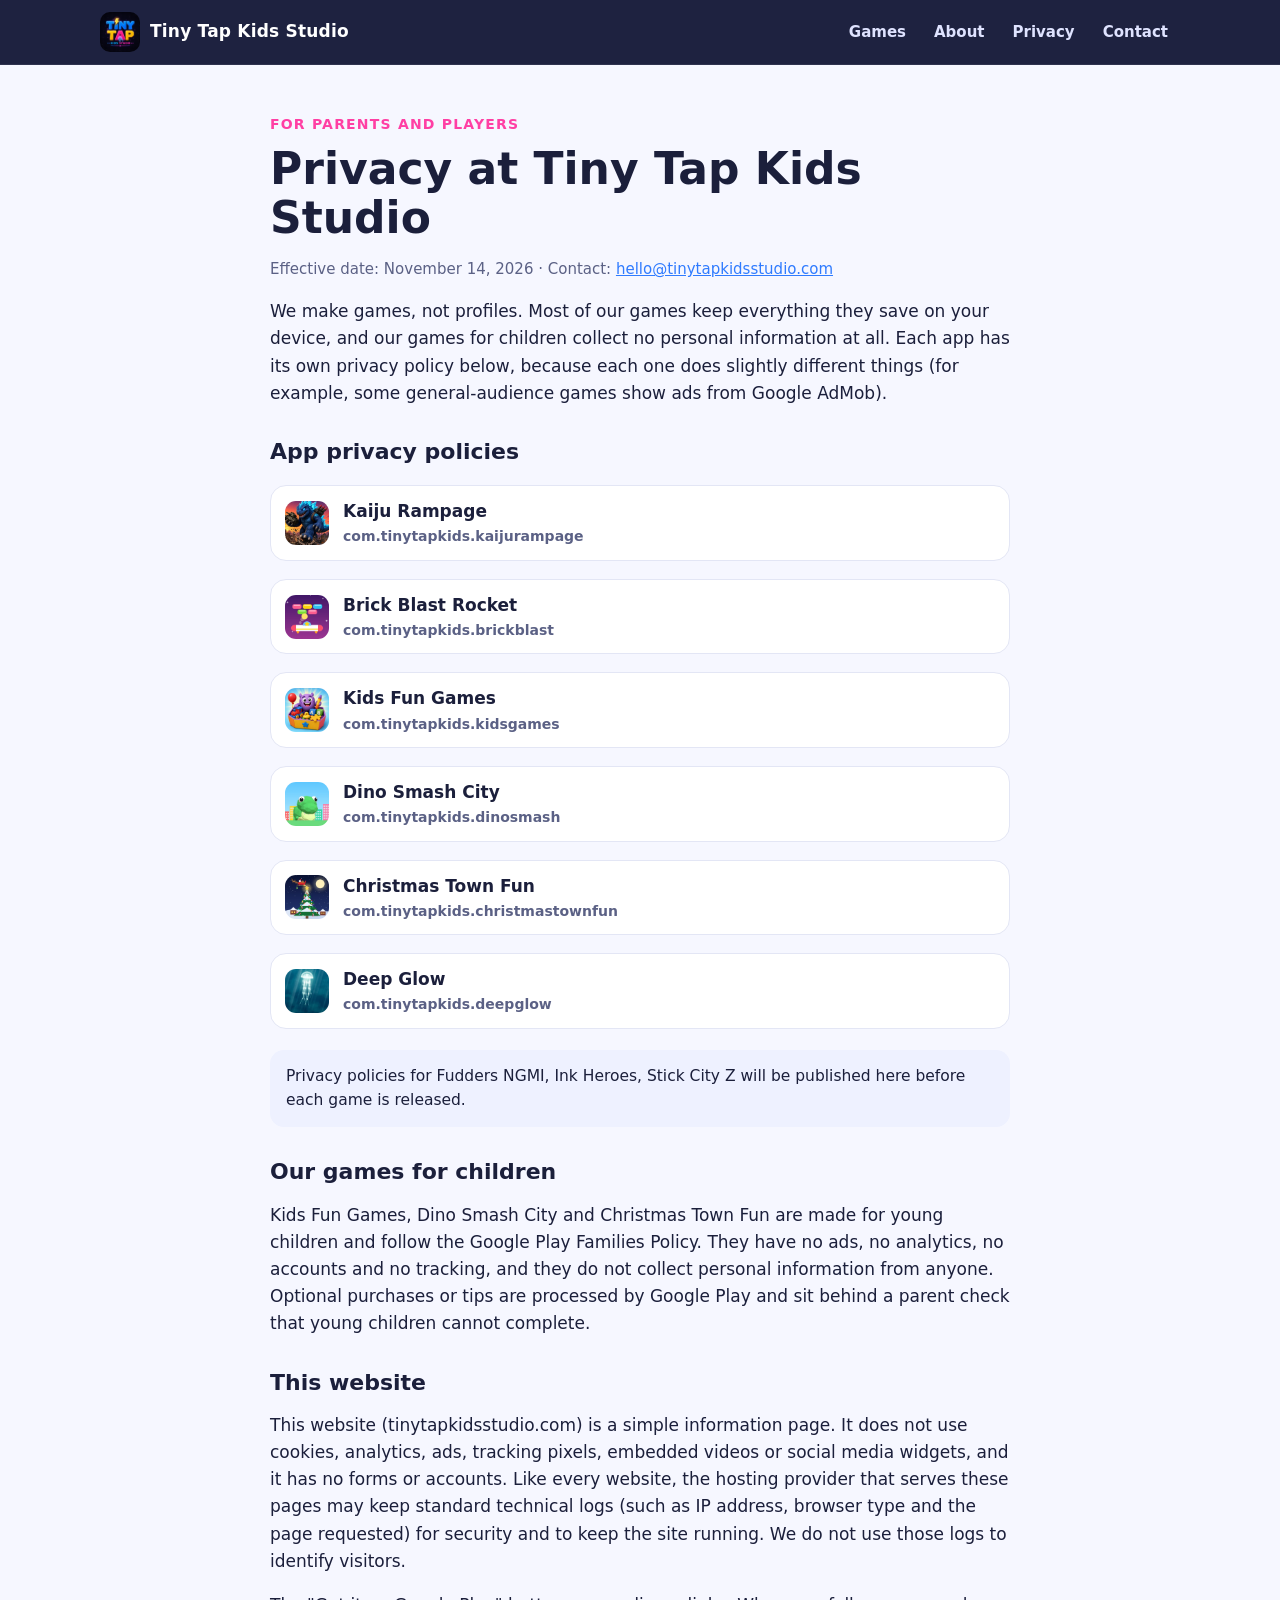
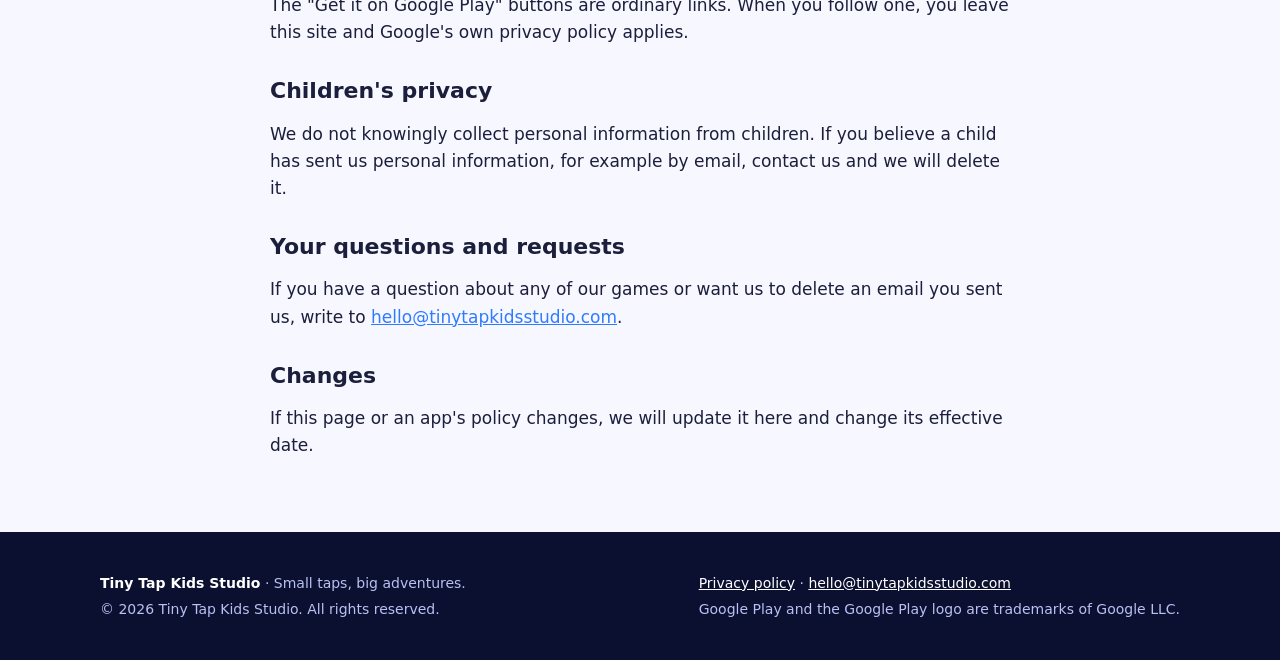
==== privacy/index.html @ 58ae7882 "Add files via upload" ====
<!doctype html>
<html lang="en">
<head>
<meta charset="utf-8">
<meta name="viewport" content="width=device-width, initial-scale=1">
<title>Privacy · Tiny Tap Kids Studio</title>
<meta name="description" content="Privacy policies for Tiny Tap Kids Studio games and website.">
<link rel="canonical" href="https://tinytapkidsstudio.com/privacy/">
<meta property="og:title" content="Privacy · Tiny Tap Kids Studio">
<meta property="og:description" content="Privacy policies for Tiny Tap Kids Studio games and website.">
<meta property="og:type" content="website">
<meta property="og:url" content="https://tinytapkidsstudio.com/privacy/">
<meta property="og:image" content="https://tinytapkidsstudio.com/img/social.jpg">
<meta name="twitter:card" content="summary_large_image">
<meta name="theme-color" content="#0b1030">
<link rel="icon" type="image/png" sizes="32x32" href="../favicon-32.png">
<link rel="apple-touch-icon" href="../favicon-180.png">
<link rel="stylesheet" href="../css/site.css">
</head>
<body>
<a class="skip" href="#main">Skip to content</a>
<header class="site-header">
  <div class="wrap">
    <a class="brand" href="../"><img src="../favicon-180.png" alt="" width="40" height="40">Tiny Tap Kids Studio</a>
    <nav class="nav" aria-label="Main">
      <a href="../#games">Games</a>
      <a href="../#about">About</a>
      <a href="../privacy/">Privacy</a>
      <a href="../#contact">Contact</a>
    </nav>
  </div>
</header>
<main id="main">
<article class="doc">
  <p class="kicker">For parents and players</p>
  <h1>Privacy at Tiny Tap Kids Studio</h1>
  <p class="meta">Effective date: November 14, 2026 · Contact: <a href="mailto:hello@tinytapkidsstudio.com">hello@tinytapkidsstudio.com</a></p>

  <p>We make games, not profiles. Most of our games keep everything they save on your device, and our games for children collect no personal information at all. Each app has its own privacy policy below, because each one does slightly different things (for example, some general-audience games show ads from Google AdMob).</p>

  <h2>App privacy policies</h2>
  <ul class="policy-list">
    <li><a href="kaiju-rampage/"><img src="../img/kaiju-rampage-icon.webp" alt="" width="44" height="44"><div>Kaiju Rampage<span>com.tinytapkids.kaijurampage</span></div></a></li>
<li><a href="brick-blast-rocket/"><img src="../img/brick-blast-rocket-icon.webp" alt="" width="44" height="44"><div>Brick Blast Rocket<span>com.tinytapkids.brickblast</span></div></a></li>
<li><a href="kids-fun-games/"><img src="../img/kids-fun-games-icon.webp" alt="" width="44" height="44"><div>Kids Fun Games<span>com.tinytapkids.kidsgames</span></div></a></li>
<li><a href="dino-smash-city/"><img src="../img/dino-smash-city-icon.webp" alt="" width="44" height="44"><div>Dino Smash City<span>com.tinytapkids.dinosmash</span></div></a></li>
<li><a href="christmas-town-fun/"><img src="../img/christmas-town-fun-icon.webp" alt="" width="44" height="44"><div>Christmas Town Fun<span>com.tinytapkids.christmastownfun</span></div></a></li>
<li><a href="deep-glow/"><img src="../img/deep-glow-icon.webp" alt="" width="44" height="44"><div>Deep Glow<span>com.tinytapkids.deepglow</span></div></a></li>
  </ul>
  <p class="note">Privacy policies for Fudders NGMI, Ink Heroes, Stick City Z will be published here before each game is released.</p>

  <h2>Our games for children</h2>
  <p>Kids Fun Games, Dino Smash City and Christmas Town Fun are made for young children and follow the Google Play Families Policy. They have no ads, no analytics, no accounts and no tracking, and they do not collect personal information from anyone. Optional purchases or tips are processed by Google Play and sit behind a parent check that young children cannot complete.</p>

  <h2>This website</h2>
  <p>This website (tinytapkidsstudio.com) is a simple information page. It does not use cookies, analytics, ads, tracking pixels, embedded videos or social media widgets, and it has no forms or accounts. Like every website, the hosting provider that serves these pages may keep standard technical logs (such as IP address, browser type and the page requested) for security and to keep the site running. We do not use those logs to identify visitors.</p>
  <p>The "Get it on Google Play" buttons are ordinary links. When you follow one, you leave this site and Google's own privacy policy applies.</p>

  <h2>Children's privacy</h2>
  <p>We do not knowingly collect personal information from children. If you believe a child has sent us personal information, for example by email, contact us and we will delete it.</p>

  <h2>Your questions and requests</h2>
  <p>If you have a question about any of our games or want us to delete an email you sent us, write to <a href="mailto:hello@tinytapkidsstudio.com">hello@tinytapkidsstudio.com</a>.</p>

  <h2>Changes</h2>
  <p>If this page or an app's policy changes, we will update it here and change its effective date.</p>
</article>
</main>
<footer class="site-footer">
  <div class="wrap">
    <div>
      <p><strong style="color:#fff">Tiny Tap Kids Studio</strong> · Small taps, big adventures.</p>
      <p>© 2026 Tiny Tap Kids Studio. All rights reserved.</p>
    </div>
    <div>
      <p><a href="../privacy/">Privacy policy</a> · <a href="mailto:hello@tinytapkidsstudio.com">hello@tinytapkidsstudio.com</a></p>
      <p>Google Play and the Google Play logo are trademarks of Google LLC.</p>
    </div>
  </div>
</footer>
</body>
</html>
---- css/site.css ----
/* Tiny Tap Kids Studio — site styles. No external fonts or trackers. */
:root {
  --navy: #0b1030;
  --navy-2: #161d4f;
  --blue: #2f7bff;
  --yellow: #ffc21a;
  --pink: #ff3fa4;
  --green: #22b573;
  --bg: #f6f7ff;
  --surface: #ffffff;
  --ink: #1b1f3b;
  --muted: #5b6185;
  --line: #e3e6f5;
  --chip: #eef1ff;
  --shadow: 0 10px 30px rgba(20, 30, 90, .10);
  --radius: 22px;
  --font: ui-rounded, "SF Pro Rounded", "Nunito", "Segoe UI Rounded", "Segoe UI", system-ui, -apple-system, Roboto, sans-serif;
}
@media (prefers-color-scheme: dark) {
  :root {
    --bg: #0e1230;
    --surface: #171c45;
    --ink: #eef0ff;
    --muted: #a9aed6;
    --line: #2a3170;
    --chip: #232a63;
    --shadow: 0 10px 30px rgba(0, 0, 0, .35);
  }
}

* { box-sizing: border-box; }
html { scroll-behavior: smooth; }
body {
  margin: 0;
  background: var(--bg);
  color: var(--ink);
  font: 17px/1.6 var(--font);
  -webkit-font-smoothing: antialiased;
}
img { max-width: 100%; height: auto; display: block; }
a { color: var(--blue); }
.wrap { max-width: 1120px; margin: 0 auto; padding: 0 20px; }
.skip { position: absolute; left: -999px; }
.skip:focus { left: 12px; top: 12px; z-index: 10; background: #fff; padding: 8px 12px; border-radius: 8px; }

/* Header */
.site-header {
  position: sticky; top: 0; z-index: 5;
  background: rgba(11, 16, 48, .92);
  backdrop-filter: blur(8px);
  border-bottom: 1px solid rgba(255, 255, 255, .08);
}
.site-header .wrap { display: flex; align-items: center; justify-content: space-between; gap: 12px; min-height: 64px; flex-wrap: wrap; }
.brand { display: flex; align-items: center; gap: 10px; color: #fff; text-decoration: none; font-weight: 800; letter-spacing: .2px; }
.brand img { width: 40px; height: 40px; border-radius: 10px; }
.nav { display: flex; gap: 4px; flex-wrap: wrap; }
.nav a { color: #dfe3ff; text-decoration: none; font-weight: 700; font-size: 15px; padding: 8px 12px; border-radius: 999px; }
.nav a:hover, .nav a:focus-visible { background: rgba(255, 255, 255, .12); color: #fff; }

/* Hero */
.hero {
  position: relative; overflow: hidden; color: #fff;
  background:
    radial-gradient(1200px 500px at 80% -10%, rgba(47, 123, 255, .45), transparent 60%),
    radial-gradient(900px 500px at 0% 110%, rgba(255, 63, 164, .35), transparent 60%),
    var(--navy);
}
.hero::before { /* stars */
  content: ""; position: absolute; inset: 0; opacity: .55; pointer-events: none;
  background-image:
    radial-gradient(2px 2px at 10% 20%, #fff, transparent),
    radial-gradient(1.5px 1.5px at 30% 70%, #fff, transparent),
    radial-gradient(2px 2px at 55% 30%, #fff, transparent),
    radial-gradient(1.5px 1.5px at 75% 80%, #fff, transparent),
    radial-gradient(2px 2px at 90% 15%, #fff, transparent),
    radial-gradient(1.5px 1.5px at 45% 90%, #fff, transparent),
    radial-gradient(1.5px 1.5px at 65% 55%, #fff, transparent);
}
.hero .wrap { position: relative; display: grid; grid-template-columns: 1.1fr .9fr; align-items: center; gap: 32px; padding-top: 64px; padding-bottom: 72px; }
.hero h1 { font-size: clamp(36px, 6vw, 62px); line-height: 1.05; margin: 0 0 16px; letter-spacing: -.5px; }
.hero h1 span { color: var(--yellow); }
.hero p.lead { font-size: 20px; color: #d6dbff; margin: 0 0 28px; max-width: 34em; }
.hero-logo { width: min(340px, 100%); justify-self: center; filter: drop-shadow(0 16px 40px rgba(47, 123, 255, .45)); }
.cta { display: flex; gap: 12px; flex-wrap: wrap; }
.btn {
  display: inline-flex; align-items: center; gap: 8px; text-decoration: none; font-weight: 800;
  padding: 13px 22px; border-radius: 999px; font-size: 16px; border: 2px solid transparent;
  transition: transform .15s ease, box-shadow .15s ease;
}
.btn:hover { transform: translateY(-2px); }
.btn-yellow { background: var(--yellow); color: #1b1f3b; box-shadow: 0 6px 0 #c98f00; }
.btn-ghost { color: #fff; border-color: rgba(255, 255, 255, .45); }
.hero-stats { display: flex; gap: 28px; margin-top: 34px; flex-wrap: wrap; }
.hero-stats b { display: block; font-size: 30px; color: #fff; }
.hero-stats span { color: #b9c0f3; font-size: 14px; font-weight: 700; text-transform: uppercase; letter-spacing: .8px; }

/* Sections */
section { padding: 72px 0; scroll-margin-top: 64px; }
.card { scroll-margin-top: 84px; }
.section-head { display: flex; align-items: end; justify-content: space-between; gap: 16px; flex-wrap: wrap; margin-bottom: 28px; }
.kicker { font-size: 14px; font-weight: 800; text-transform: uppercase; letter-spacing: 1.2px; color: var(--pink); margin: 0 0 6px; }
h2 { font-size: clamp(28px, 4vw, 40px); line-height: 1.15; margin: 0; }
h3 { margin: 0; }
.sub { color: var(--muted); margin: 8px 0 0; max-width: 40em; }
.group-title { display: flex; align-items: center; gap: 10px; font-size: 22px; margin: 44px 0 18px; }
.group-title:first-of-type { margin-top: 0; }
.dot { width: 12px; height: 12px; border-radius: 50%; background: var(--green); box-shadow: 0 0 0 5px rgba(34, 181, 115, .18); }
.dot.soon { background: var(--yellow); box-shadow: 0 0 0 5px rgba(255, 194, 26, .2); }

/* Game cards */
.grid { display: grid; grid-template-columns: repeat(auto-fill, minmax(300px, 1fr)); gap: 22px; }
.grid.four { grid-template-columns: repeat(auto-fill, minmax(245px, 1fr)); }
.card {
  background: var(--surface); border-radius: var(--radius); box-shadow: var(--shadow);
  border: 1px solid var(--line); overflow: hidden; display: flex; flex-direction: column;
  transition: transform .2s ease, box-shadow .2s ease;
}
.card:hover { transform: translateY(-4px); box-shadow: 0 18px 40px rgba(20, 30, 90, .16); }
.card .banner { aspect-ratio: 1024 / 500; width: 100%; object-fit: cover; background: var(--chip); }
.card .body { padding: 0 20px 20px; display: flex; flex-direction: column; gap: 10px; flex: 1; }
.card .title-row { display: flex; align-items: flex-start; gap: 14px; margin-top: -30px; }
.card .icon { width: 72px; height: 72px; border-radius: 18px; border: 4px solid var(--surface); box-shadow: 0 6px 16px rgba(0, 0, 0, .18); background: var(--surface); flex: none; }
.card h3 { font-size: 21px; line-height: 1.2; padding-top: 38px; }
.card p { margin: 0; color: var(--muted); font-size: 16px; }
.tags { display: flex; flex-wrap: wrap; gap: 6px; }
.tag { font-size: 13px; font-weight: 800; padding: 3px 10px; border-radius: 999px; background: var(--chip); color: var(--ink); }
.tag.kids { background: #dff7ea; color: #0f6b43; }
.tag.teen { background: #e5ecff; color: #2448a8; }
.tag.status { background: #fff1c7; color: #7a5500; }
@media (prefers-color-scheme: dark) {
  .tag.kids { background: #164a35; color: #b6f3d4; }
  .tag.teen { background: #233a7a; color: #cfdcff; }
  .tag.status { background: #5a4410; color: #ffe39a; }
}
.card .actions { margin-top: auto; padding-top: 6px; display: flex; align-items: center; justify-content: space-between; gap: 10px; flex-wrap: wrap; }
.card .actions .small { font-size: 14px; font-weight: 700; color: var(--muted); }

/* Play buttons: official-style black badge, and a "coming soon" variant */
.play {
  display: inline-flex; align-items: center; gap: 10px; text-decoration: none;
  background: #000; color: #fff; border-radius: 10px; padding: 7px 14px 7px 11px;
  border: 1px solid #a6a6a6; line-height: 1.1;
}
.play svg { width: 24px; height: 26px; flex: none; }
.play small { display: block; font-size: 10px; letter-spacing: .4px; text-transform: uppercase; }
.play strong { display: block; font-size: 17px; font-weight: 600; }
.play:hover { background: #1c1c1c; }
.play.soon { background: transparent; color: var(--muted); border: 2px dashed var(--line); cursor: default; }
.play.soon svg { opacity: .45; filter: grayscale(1); }

/* About */
.about { background: var(--surface); border-top: 1px solid var(--line); border-bottom: 1px solid var(--line); }
.about-grid { display: grid; grid-template-columns: 1fr 1fr; gap: 40px; align-items: center; }
.values { display: grid; gap: 14px; }
.value { display: flex; gap: 14px; align-items: start; background: var(--bg); border-radius: 18px; padding: 16px 18px; border: 1px solid var(--line); }
.value .emoji { font-size: 28px; line-height: 1; }
.value h3 { font-size: 18px; margin-bottom: 2px; }
.value p { margin: 0; color: var(--muted); font-size: 15.5px; }
.heroes-art { border-radius: var(--radius); box-shadow: var(--shadow); }

/* Contact */
.contact-box {
  background: linear-gradient(135deg, var(--blue), #6a3dff 55%, var(--pink));
  color: #fff; border-radius: 28px; padding: 44px; display: grid; grid-template-columns: 1.3fr 1fr; gap: 24px; align-items: center;
}
.contact-box h2 { color: #fff; }
.contact-box p { color: #eef0ff; margin: 10px 0 0; }
.mail {
  display: inline-block; background: #fff; color: #1b1f3b; text-decoration: none; font-weight: 800;
  padding: 16px 22px; border-radius: 16px; font-size: 18px; word-break: break-all; box-shadow: 0 6px 0 rgba(0, 0, 0, .18);
}

/* Footer */
.site-footer { background: var(--navy); color: #b9c0f3; padding: 36px 0; font-size: 14px; margin-top: 72px; }
.site-footer .wrap { display: flex; justify-content: space-between; gap: 16px; flex-wrap: wrap; }
.site-footer a { color: #fff; }
.site-footer p { margin: 4px 0; }

/* Policy pages */
.doc { max-width: 780px; margin: 0 auto; padding: 48px 20px 0; }
.doc h1 { font-size: clamp(30px, 5vw, 44px); line-height: 1.1; margin: 10px 0 8px; }
.doc h2 { font-size: 22px; margin: 32px 0 8px; }
.doc .meta { color: var(--muted); font-size: 15px; }
.doc .crumbs { font-size: 15px; font-weight: 700; }
.doc .crumbs a { text-decoration: none; }
.doc li { margin: 4px 0; }
.doc table { border-collapse: collapse; width: 100%; font-size: 15px; }
.doc td, .doc th { border: 1px solid var(--line); padding: 8px; text-align: left; vertical-align: top; }
.policy-list { list-style: none; padding: 0; display: grid; gap: 10px; }
.policy-list a { display: flex; align-items: center; gap: 14px; background: var(--surface); border: 1px solid var(--line); border-radius: 16px; padding: 12px 14px; text-decoration: none; color: var(--ink); font-weight: 800; }
.policy-list a:hover { border-color: var(--blue); }
.policy-list img { width: 44px; height: 44px; border-radius: 11px; }
.policy-list span { display: block; color: var(--muted); font-weight: 600; font-size: 14px; }
.note { background: var(--chip); border-radius: 14px; padding: 14px 16px; font-size: 15.5px; }

@media (max-width: 820px) {
  .hero .wrap, .about-grid, .contact-box { grid-template-columns: 1fr; }
  .hero .wrap { padding-top: 36px; padding-bottom: 48px; }
  .hero-logo { width: 240px; order: -1; }
  .contact-box { padding: 28px; }
  section { padding: 52px 0; }
  .wrap { padding: 0 16px; }
  .nav a { padding: 6px 9px; font-size: 14px; }
}
@media (prefers-reduced-motion: reduce) {
  * { transition: none !important; scroll-behavior: auto !important; }
}
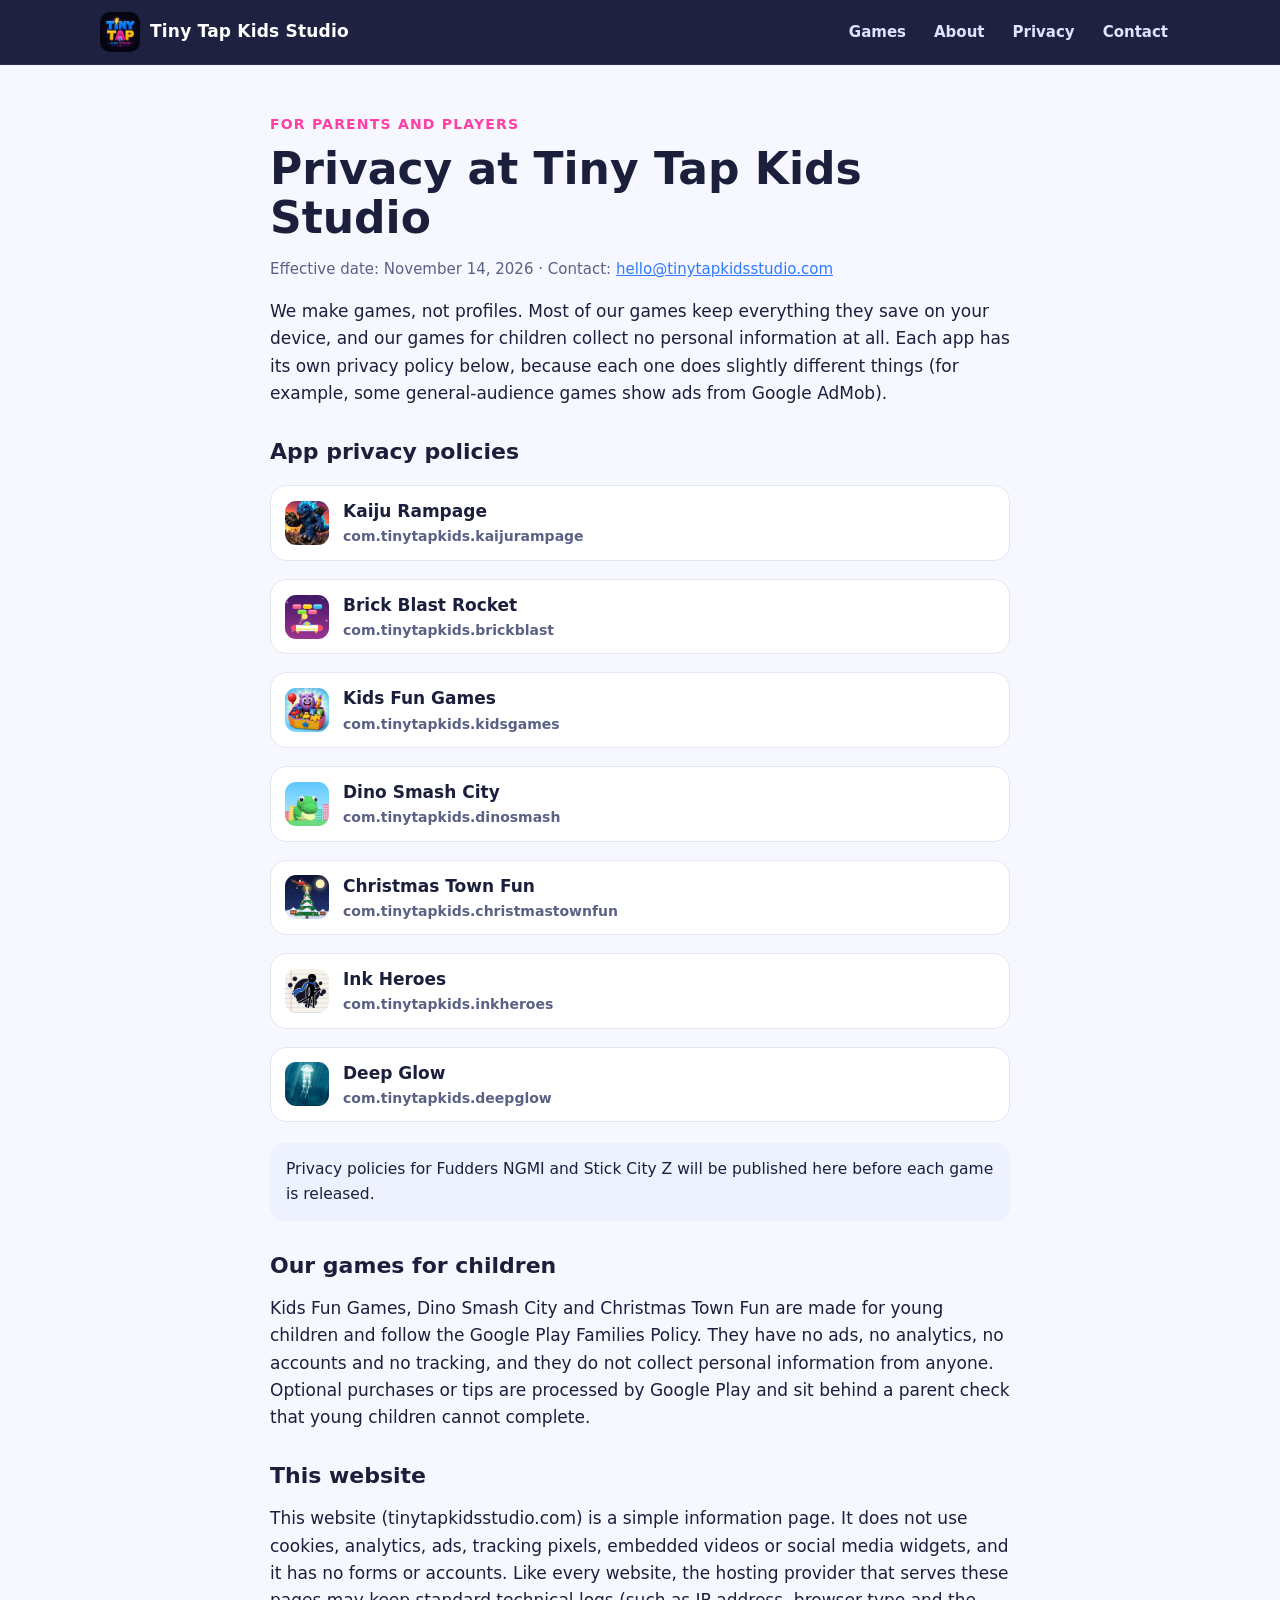
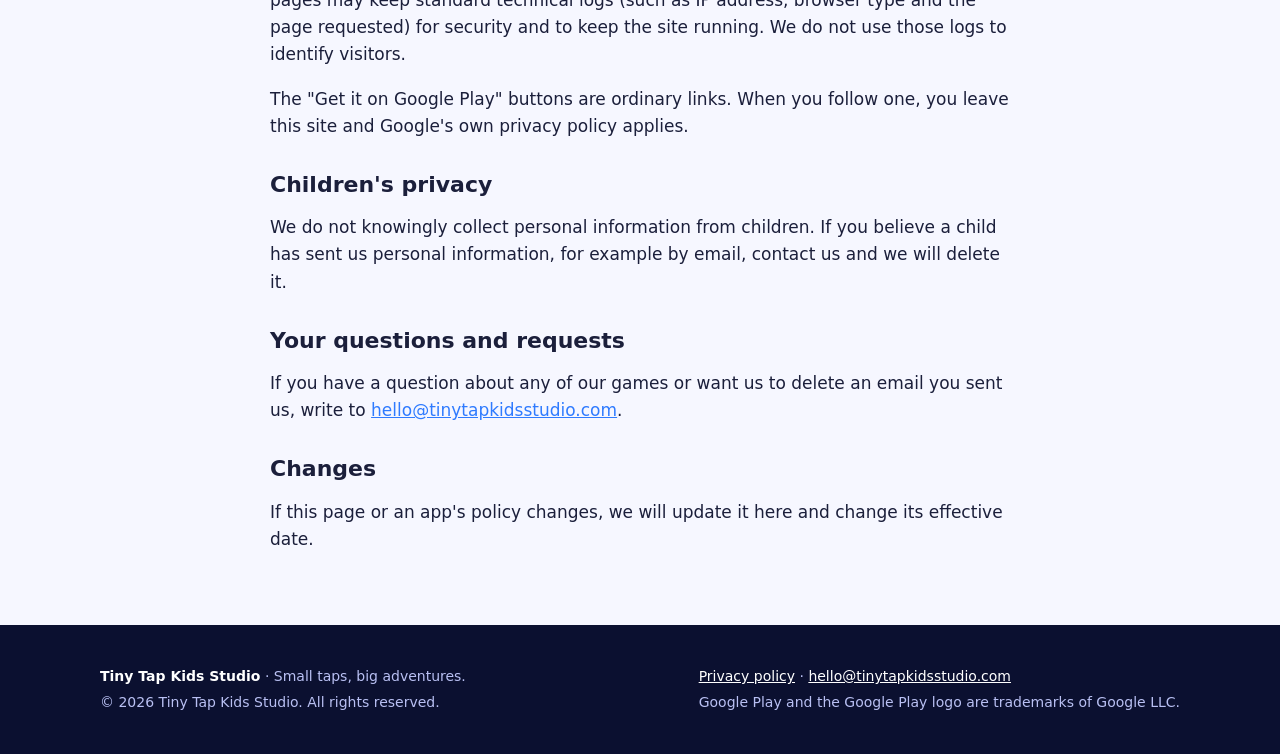
==== commit 1dd90eaa: "Add Ink Heroes privacy policy" ====
--- a/privacy/index.html
+++ b/privacy/index.html
@@ -45,9 +45,10 @@
 <li><a href="kids-fun-games/"><img src="../img/kids-fun-games-icon.webp" alt="" width="44" height="44"><div>Kids Fun Games<span>com.tinytapkids.kidsgames</span></div></a></li>
 <li><a href="dino-smash-city/"><img src="../img/dino-smash-city-icon.webp" alt="" width="44" height="44"><div>Dino Smash City<span>com.tinytapkids.dinosmash</span></div></a></li>
 <li><a href="christmas-town-fun/"><img src="../img/christmas-town-fun-icon.webp" alt="" width="44" height="44"><div>Christmas Town Fun<span>com.tinytapkids.christmastownfun</span></div></a></li>
+<li><a href="ink-heroes/"><img src="../img/ink-heroes-icon.webp" alt="" width="44" height="44"><div>Ink Heroes<span>com.tinytapkids.inkheroes</span></div></a></li>
 <li><a href="deep-glow/"><img src="../img/deep-glow-icon.webp" alt="" width="44" height="44"><div>Deep Glow<span>com.tinytapkids.deepglow</span></div></a></li>
   </ul>
-  <p class="note">Privacy policies for Fudders NGMI, Ink Heroes, Stick City Z will be published here before each game is released.</p>
+  <p class="note">Privacy policies for Fudders NGMI and Stick City Z will be published here before each game is released.</p>
 
   <h2>Our games for children</h2>
   <p>Kids Fun Games, Dino Smash City and Christmas Town Fun are made for young children and follow the Google Play Families Policy. They have no ads, no analytics, no accounts and no tracking, and they do not collect personal information from anyone. Optional purchases or tips are processed by Google Play and sit behind a parent check that young children cannot complete.</p>
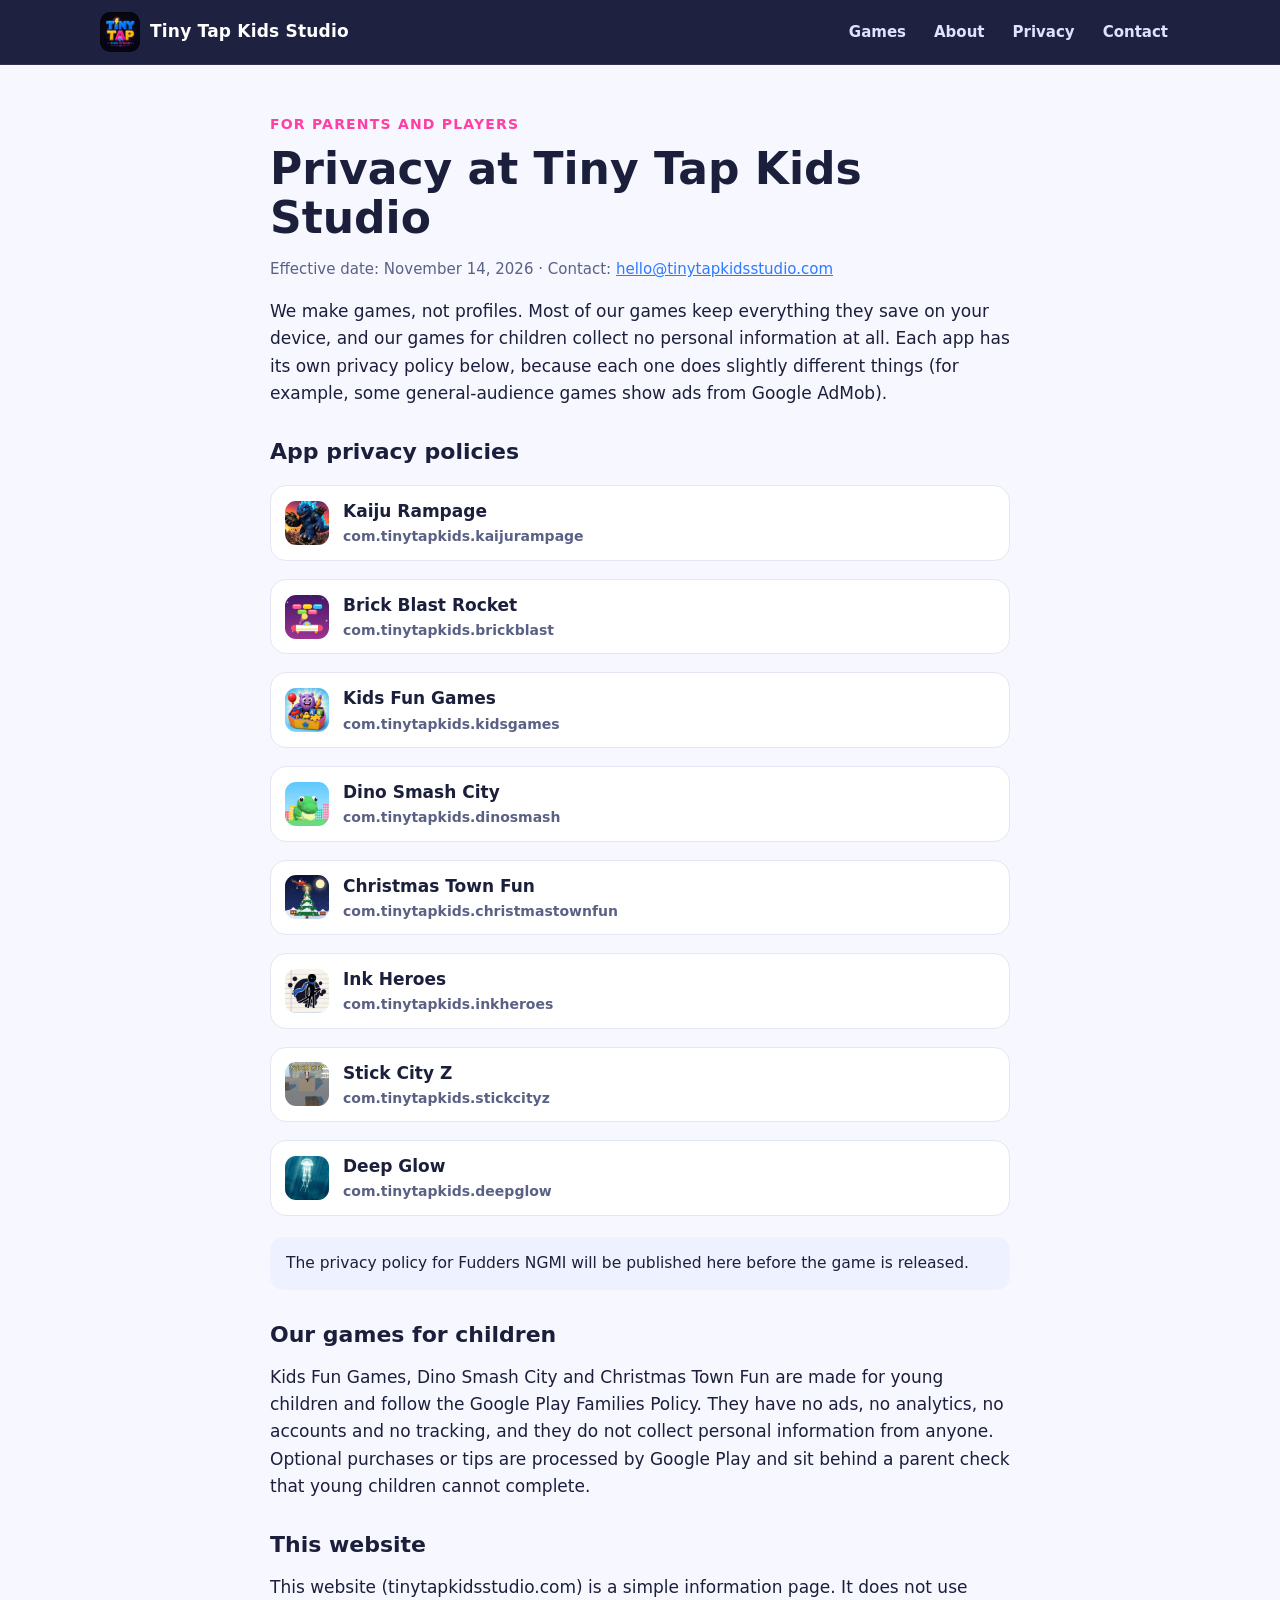
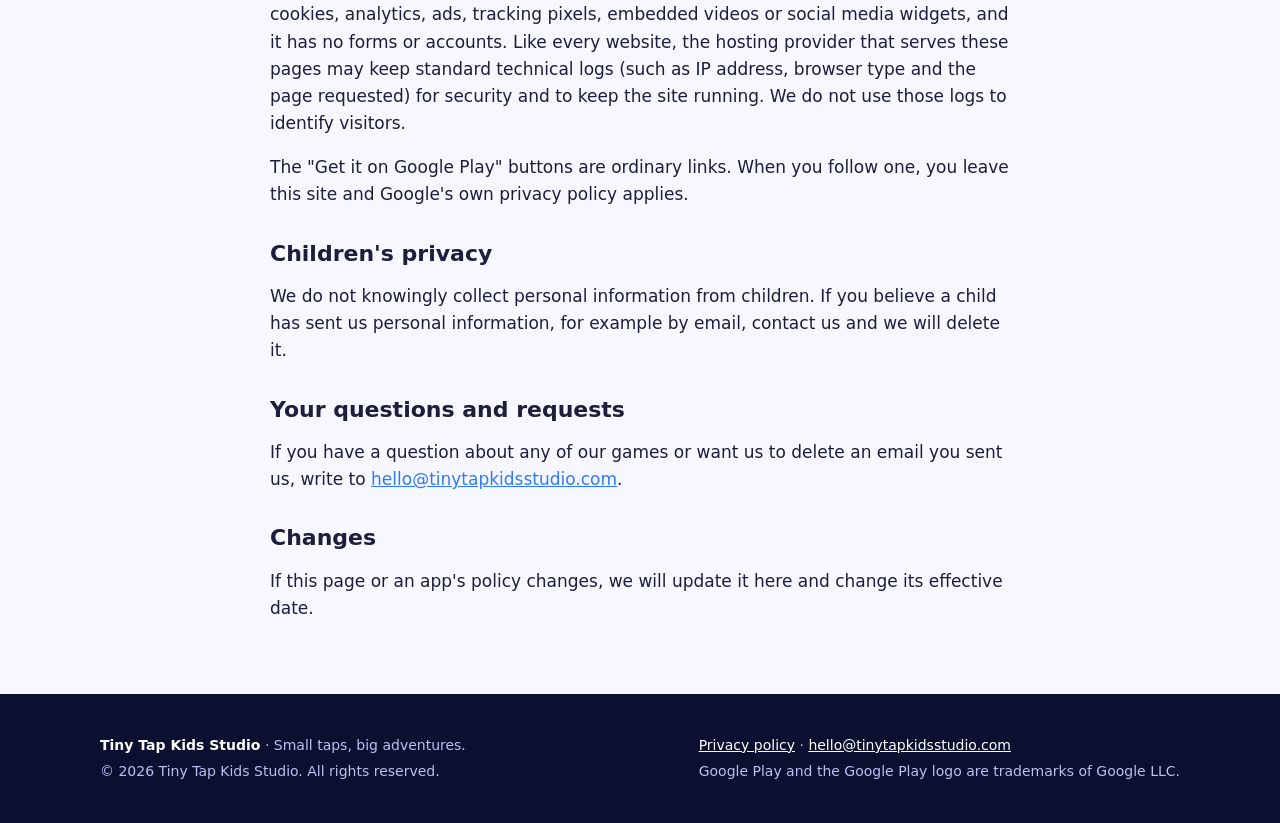
==== commit 09bdcafa: "Add Stick City Z privacy policy" ====
--- a/privacy/index.html
+++ b/privacy/index.html
@@ -46,9 +46,10 @@
 <li><a href="dino-smash-city/"><img src="../img/dino-smash-city-icon.webp" alt="" width="44" height="44"><div>Dino Smash City<span>com.tinytapkids.dinosmash</span></div></a></li>
 <li><a href="christmas-town-fun/"><img src="../img/christmas-town-fun-icon.webp" alt="" width="44" height="44"><div>Christmas Town Fun<span>com.tinytapkids.christmastownfun</span></div></a></li>
 <li><a href="ink-heroes/"><img src="../img/ink-heroes-icon.webp" alt="" width="44" height="44"><div>Ink Heroes<span>com.tinytapkids.inkheroes</span></div></a></li>
+<li><a href="stick-city-z/"><img src="../img/stick-city-z-icon.webp" alt="" width="44" height="44"><div>Stick City Z<span>com.tinytapkids.stickcityz</span></div></a></li>
 <li><a href="deep-glow/"><img src="../img/deep-glow-icon.webp" alt="" width="44" height="44"><div>Deep Glow<span>com.tinytapkids.deepglow</span></div></a></li>
   </ul>
-  <p class="note">Privacy policies for Fudders NGMI and Stick City Z will be published here before each game is released.</p>
+  <p class="note">The privacy policy for Fudders NGMI will be published here before the game is released.</p>
 
   <h2>Our games for children</h2>
   <p>Kids Fun Games, Dino Smash City and Christmas Town Fun are made for young children and follow the Google Play Families Policy. They have no ads, no analytics, no accounts and no tracking, and they do not collect personal information from anyone. Optional purchases or tips are processed by Google Play and sit behind a parent check that young children cannot complete.</p>
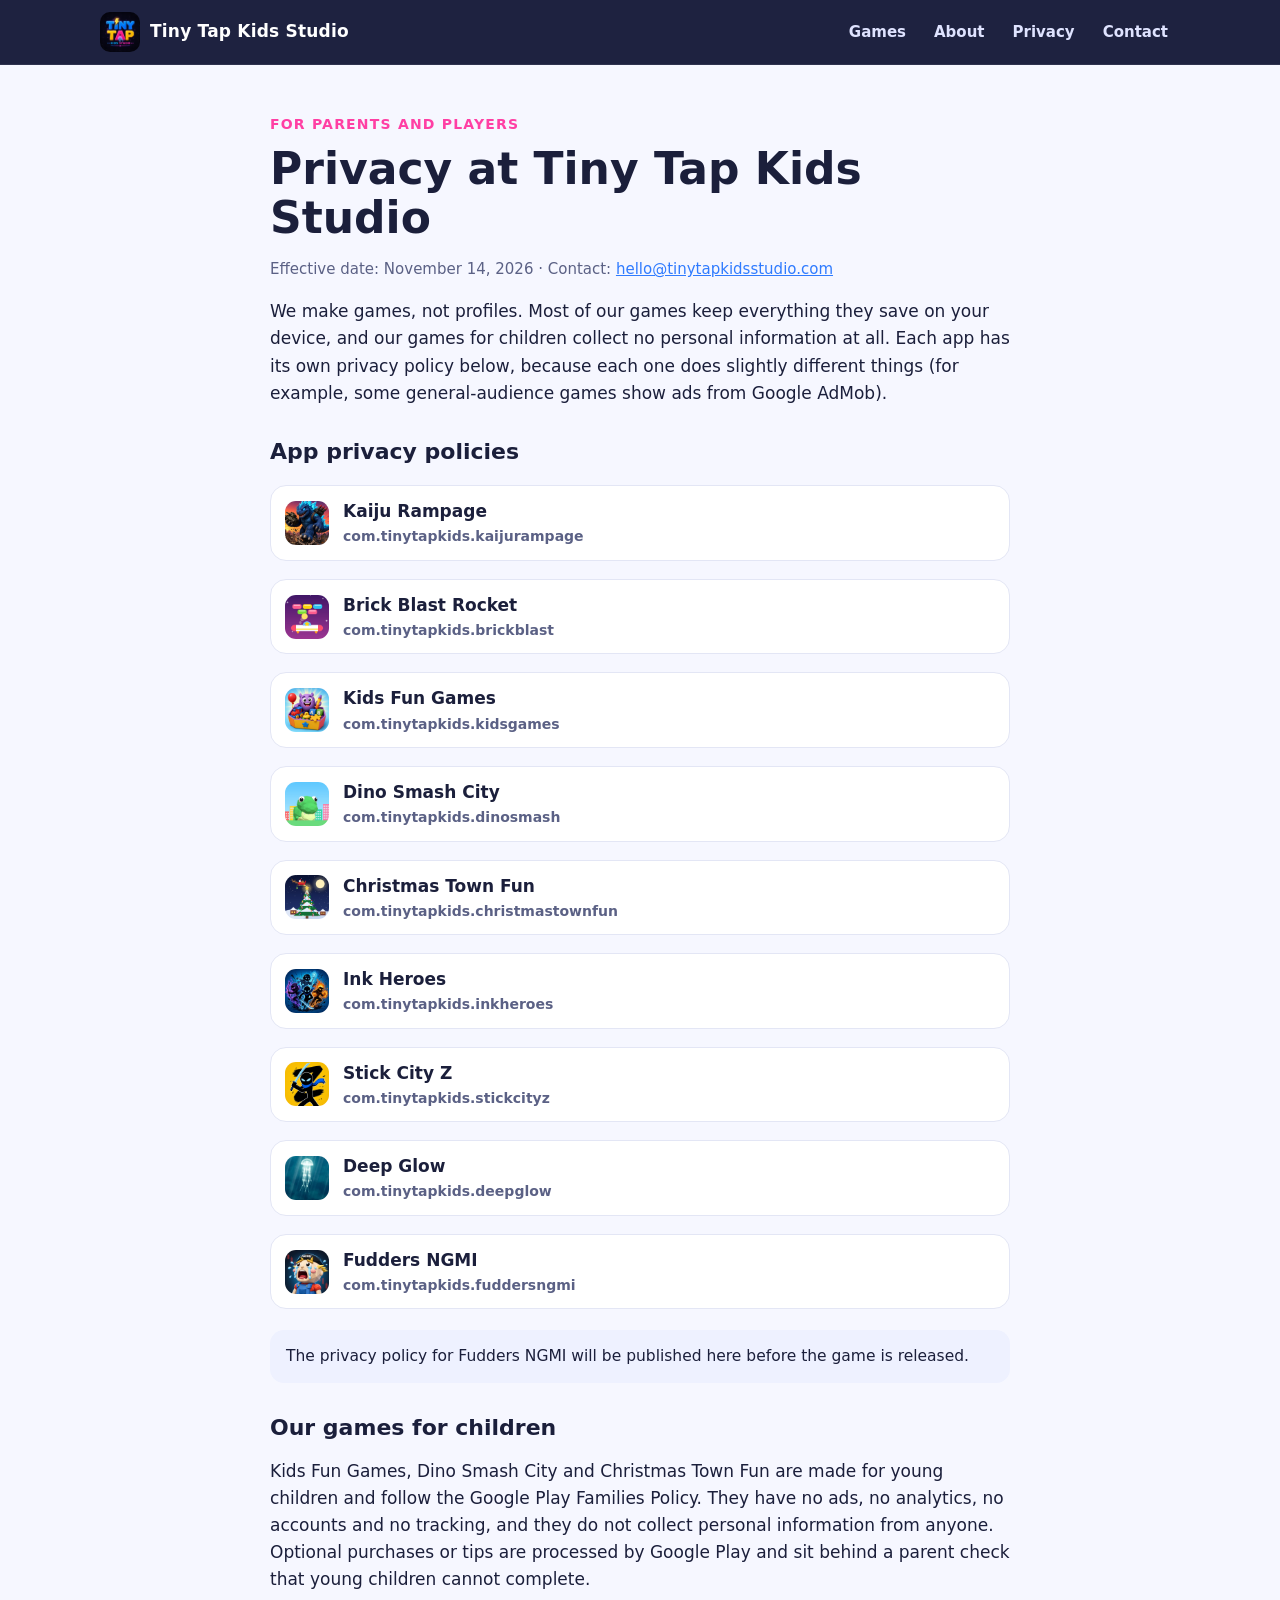
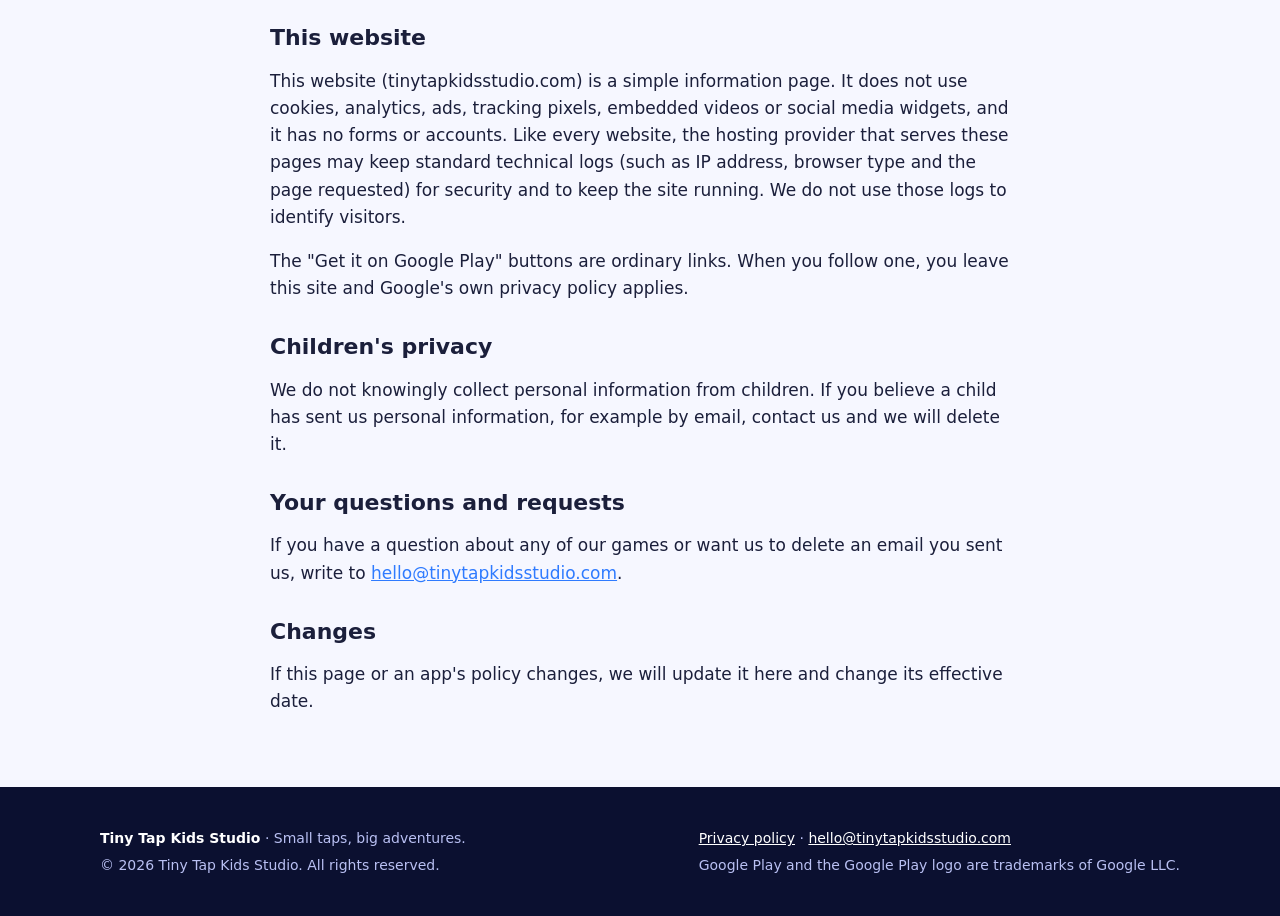
==== commit 4951e267: "Add Fudders NGMI privacy policy (Android + iPhone/iPad) Co-Authored-By: Claude Opus 5.5 <noreply@ant" ====
--- a/privacy/index.html
+++ b/privacy/index.html
@@ -48,6 +48,7 @@
 <li><a href="ink-heroes/"><img src="../img/ink-heroes-icon.webp" alt="" width="44" height="44"><div>Ink Heroes<span>com.tinytapkids.inkheroes</span></div></a></li>
 <li><a href="stick-city-z/"><img src="../img/stick-city-z-icon.webp" alt="" width="44" height="44"><div>Stick City Z<span>com.tinytapkids.stickcityz</span></div></a></li>
 <li><a href="deep-glow/"><img src="../img/deep-glow-icon.webp" alt="" width="44" height="44"><div>Deep Glow<span>com.tinytapkids.deepglow</span></div></a></li>
+<li><a href="fudders-ngmi/"><img src="../img/fudders-ngmi-icon.webp" alt="" width="44" height="44"><div>Fudders NGMI<span>com.tinytapkids.fuddersngmi</span></div></a></li>
   </ul>
   <p class="note">The privacy policy for Fudders NGMI will be published here before the game is released.</p>
 
--- a/css/site.css
+++ b/css/site.css
@@ -108,7 +108,7 @@
 .dot.soon { background: var(--yellow); box-shadow: 0 0 0 5px rgba(255, 194, 26, .2); }
 
 /* Game cards */
-.grid { display: grid; grid-template-columns: repeat(auto-fill, minmax(300px, 1fr)); gap: 22px; }
+.grid { display: grid; grid-template-columns: repeat(auto-fill, minmax(420px, 1fr)); gap: 24px; }
 .grid.four { grid-template-columns: repeat(auto-fill, minmax(245px, 1fr)); }
 .card {
   background: var(--surface); border-radius: var(--radius); box-shadow: var(--shadow);
@@ -117,11 +117,22 @@
 }
 .card:hover { transform: translateY(-4px); box-shadow: 0 18px 40px rgba(20, 30, 90, .16); }
 .card .banner { aspect-ratio: 1024 / 500; width: 100%; object-fit: cover; background: var(--chip); }
-.card .body { padding: 0 20px 20px; display: flex; flex-direction: column; gap: 10px; flex: 1; }
-.card .title-row { display: flex; align-items: flex-start; gap: 14px; margin-top: -30px; }
-.card .icon { width: 72px; height: 72px; border-radius: 18px; border: 4px solid var(--surface); box-shadow: 0 6px 16px rgba(0, 0, 0, .18); background: var(--surface); flex: none; }
-.card h3 { font-size: 21px; line-height: 1.2; padding-top: 38px; }
+.card .body { padding: 18px 20px 20px; display: flex; flex-direction: column; gap: 10px; flex: 1; }
+.card .title-row { display: flex; align-items: center; gap: 14px; }
+.card .icon { width: 72px; height: 72px; border-radius: 18px; box-shadow: 0 6px 16px rgba(0, 0, 0, .18); background: var(--surface); flex: none; }
+.card h3 { font-size: 22px; line-height: 1.2; }
+.card:has(.banner) .body { padding-top: 0; }
+.card:has(.banner) .title-row { align-items: flex-start; margin-top: -30px; }
+.card:has(.banner) .icon { border: 4px solid var(--surface); }
+.card:has(.banner) h3 { padding-top: 38px; }
 .card p { margin: 0; color: var(--muted); font-size: 16px; }
+.shots { display: grid; grid-template-columns: repeat(3, 1fr); gap: 8px; margin: 2px 0; }
+.shots img {
+  width: 100%; height: auto; object-fit: cover; border-radius: 12px;
+  background: var(--chip); border: 1px solid var(--line);
+}
+.shots.portrait img { aspect-ratio: 9 / 16; }
+.shots.landscape img { aspect-ratio: 16 / 9; }
 .tags { display: flex; flex-wrap: wrap; gap: 6px; }
 .tag { font-size: 13px; font-weight: 800; padding: 3px 10px; border-radius: 999px; background: var(--chip); color: var(--ink); }
 .tag.kids { background: #dff7ea; color: #0f6b43; }
@@ -201,6 +212,13 @@
   section { padding: 52px 0; }
   .wrap { padding: 0 16px; }
   .nav a { padding: 6px 9px; font-size: 14px; }
+  .grid { grid-template-columns: 1fr; }
+}
+@media (max-width: 420px) {
+  .card .body { padding: 14px 12px 16px; }
+  .shots { gap: 6px; }
+  .card .icon { width: 60px; height: 60px; border-radius: 14px; }
+  .card h3 { font-size: 19px; }
 }
 @media (prefers-reduced-motion: reduce) {
   * { transition: none !important; scroll-behavior: auto !important; }
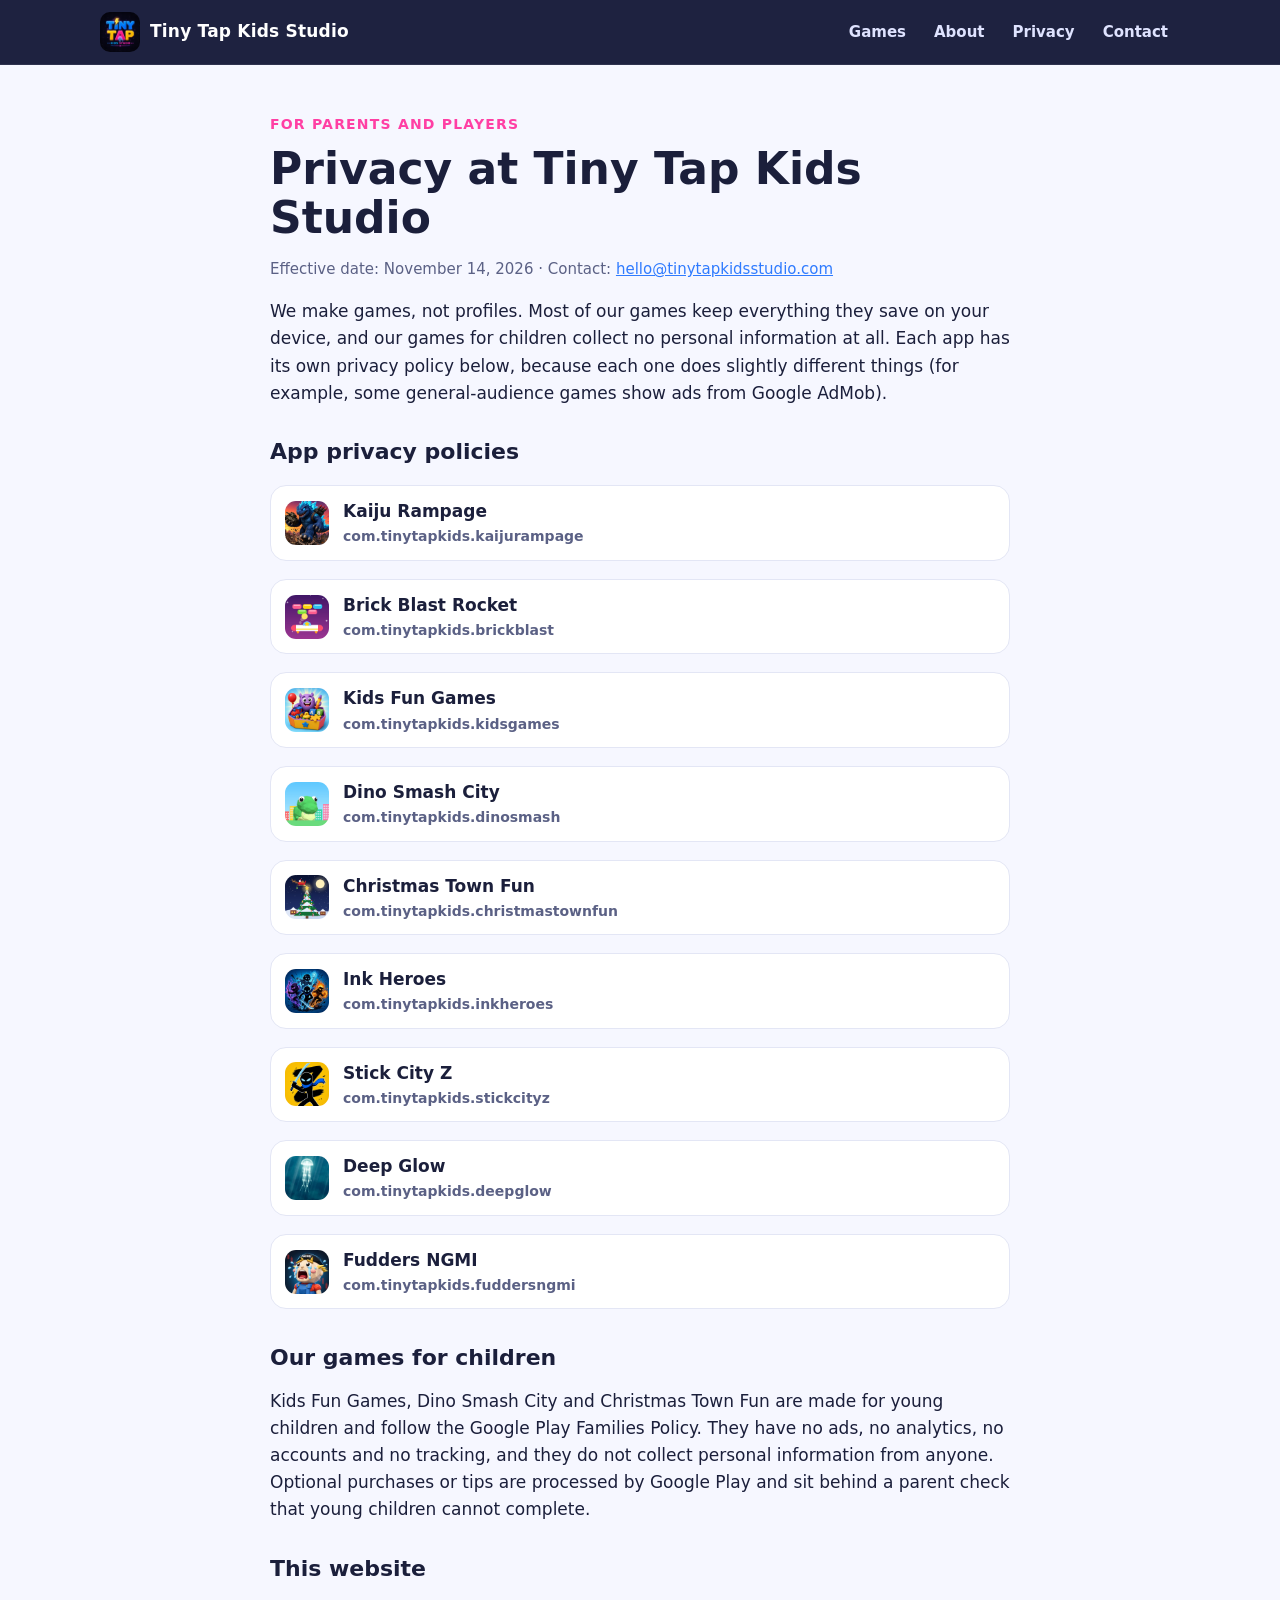
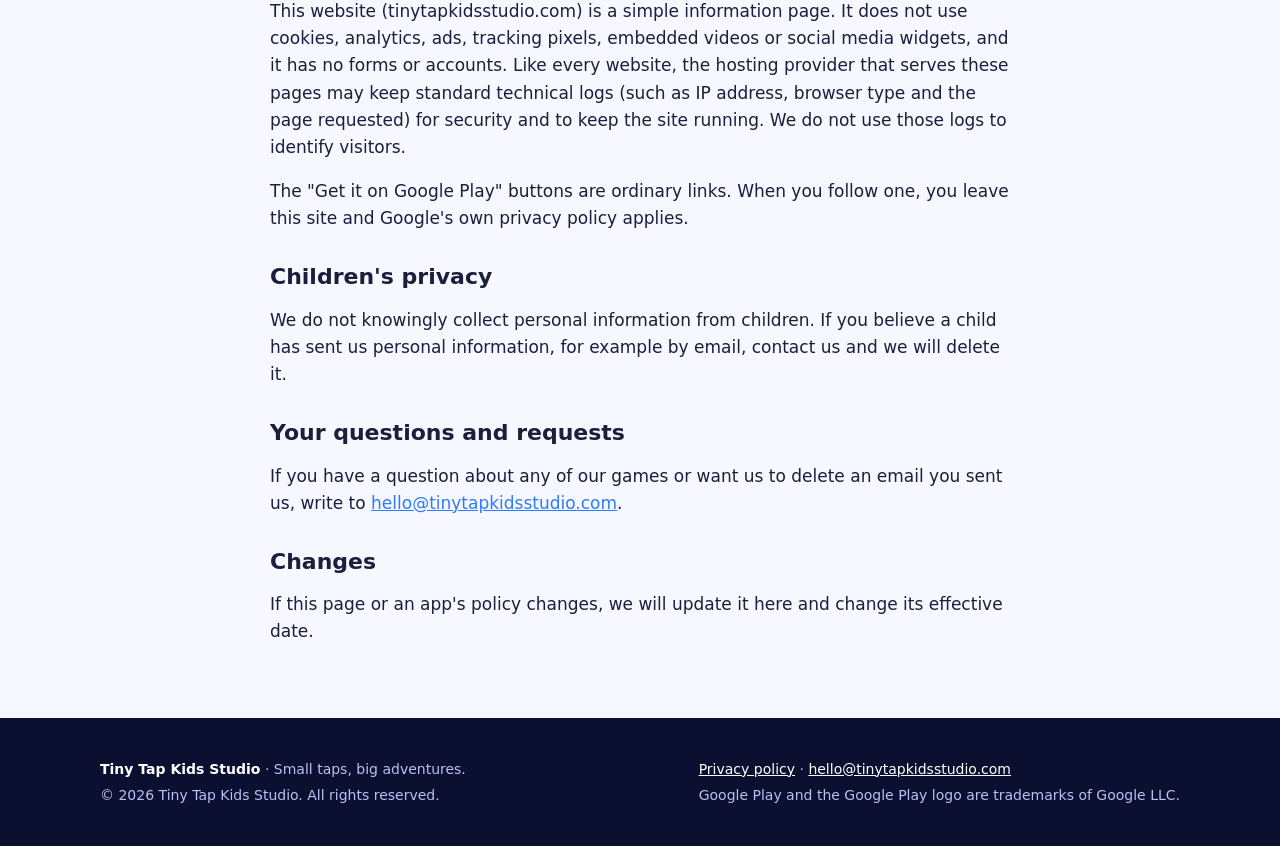
==== commit 0cc959bc: "Privacy page: drop the 'Fudders policy coming' note Co-Authored-By: Claude Opus 5.5 <noreply@anthrop" ====
--- a/privacy/index.html
+++ b/privacy/index.html
@@ -50,7 +50,6 @@
 <li><a href="deep-glow/"><img src="../img/deep-glow-icon.webp" alt="" width="44" height="44"><div>Deep Glow<span>com.tinytapkids.deepglow</span></div></a></li>
 <li><a href="fudders-ngmi/"><img src="../img/fudders-ngmi-icon.webp" alt="" width="44" height="44"><div>Fudders NGMI<span>com.tinytapkids.fuddersngmi</span></div></a></li>
   </ul>
-  <p class="note">The privacy policy for Fudders NGMI will be published here before the game is released.</p>
 
   <h2>Our games for children</h2>
   <p>Kids Fun Games, Dino Smash City and Christmas Town Fun are made for young children and follow the Google Play Families Policy. They have no ads, no analytics, no accounts and no tracking, and they do not collect personal information from anyone. Optional purchases or tips are processed by Google Play and sit behind a parent check that young children cannot complete.</p>
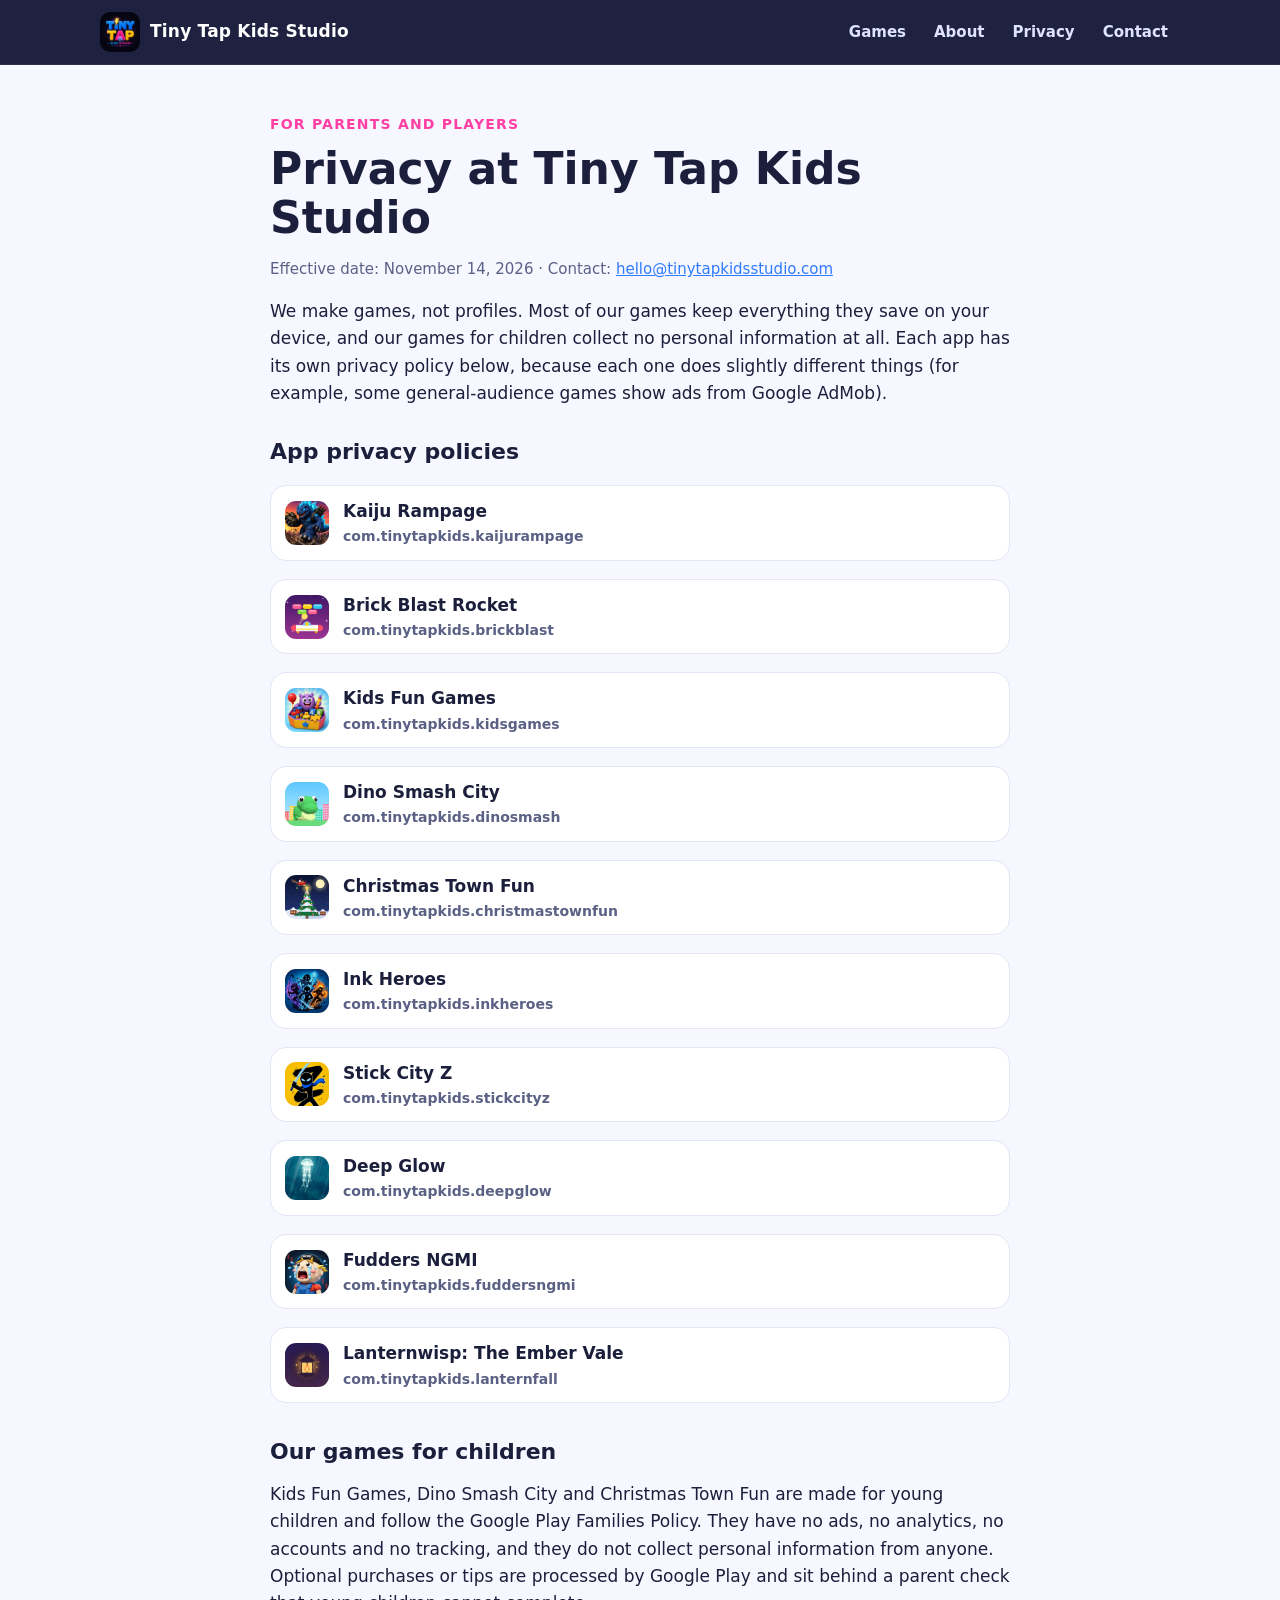
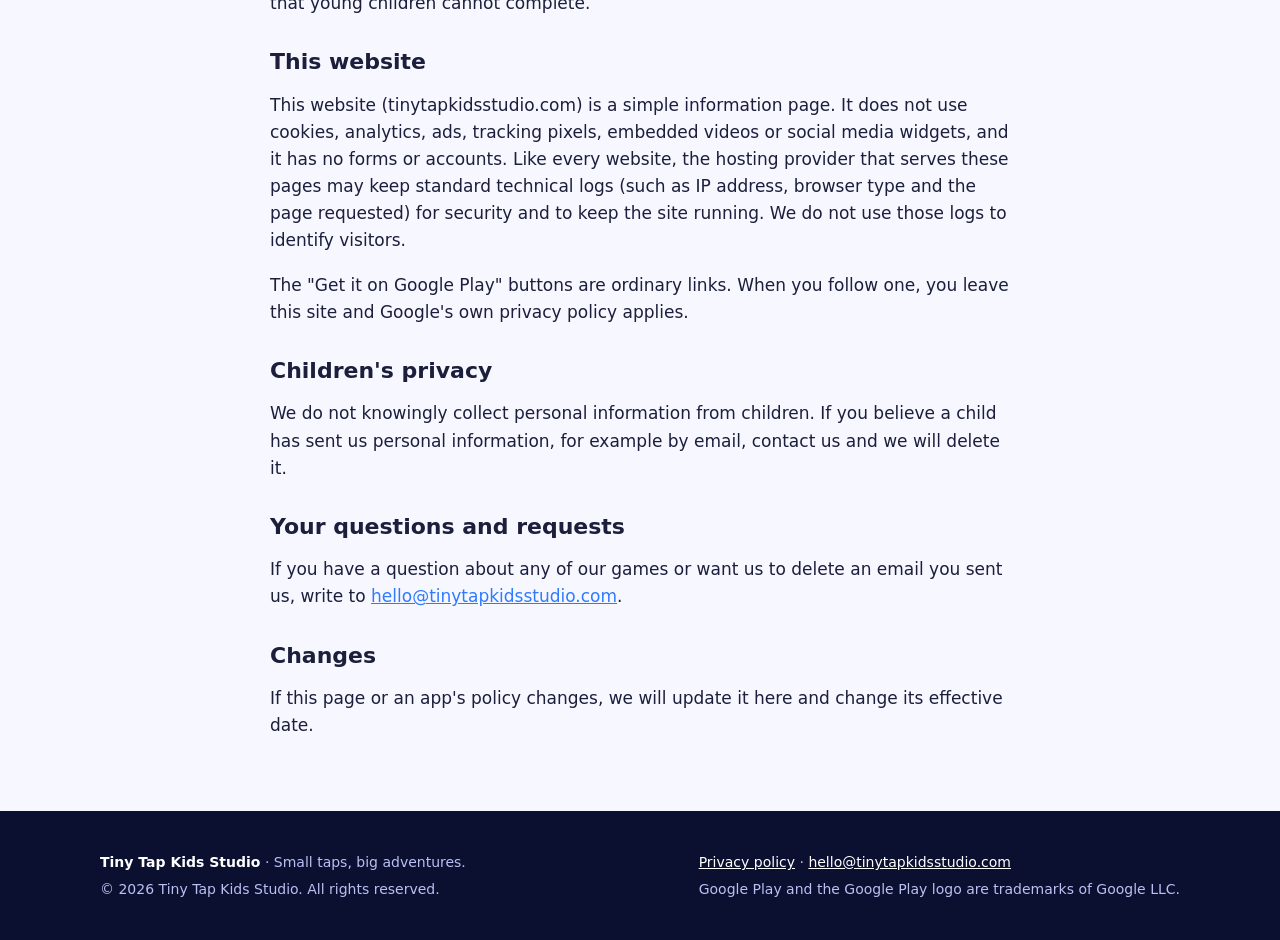
==== commit 9ec57e11: "Add Lanternwisp: The Ember Vale privacy policy (opt-in rewarded ads, local Wi-Fi co-op) Co-Authored-" ====
--- a/privacy/index.html
+++ b/privacy/index.html
@@ -49,6 +49,7 @@
 <li><a href="stick-city-z/"><img src="../img/stick-city-z-icon.webp" alt="" width="44" height="44"><div>Stick City Z<span>com.tinytapkids.stickcityz</span></div></a></li>
 <li><a href="deep-glow/"><img src="../img/deep-glow-icon.webp" alt="" width="44" height="44"><div>Deep Glow<span>com.tinytapkids.deepglow</span></div></a></li>
 <li><a href="fudders-ngmi/"><img src="../img/fudders-ngmi-icon.webp" alt="" width="44" height="44"><div>Fudders NGMI<span>com.tinytapkids.fuddersngmi</span></div></a></li>
+<li><a href="lanternwisp/"><img src="../img/lanternwisp-icon.webp" alt="" width="44" height="44"><div>Lanternwisp: The Ember Vale<span>com.tinytapkids.lanternfall</span></div></a></li>
   </ul>
 
   <h2>Our games for children</h2>
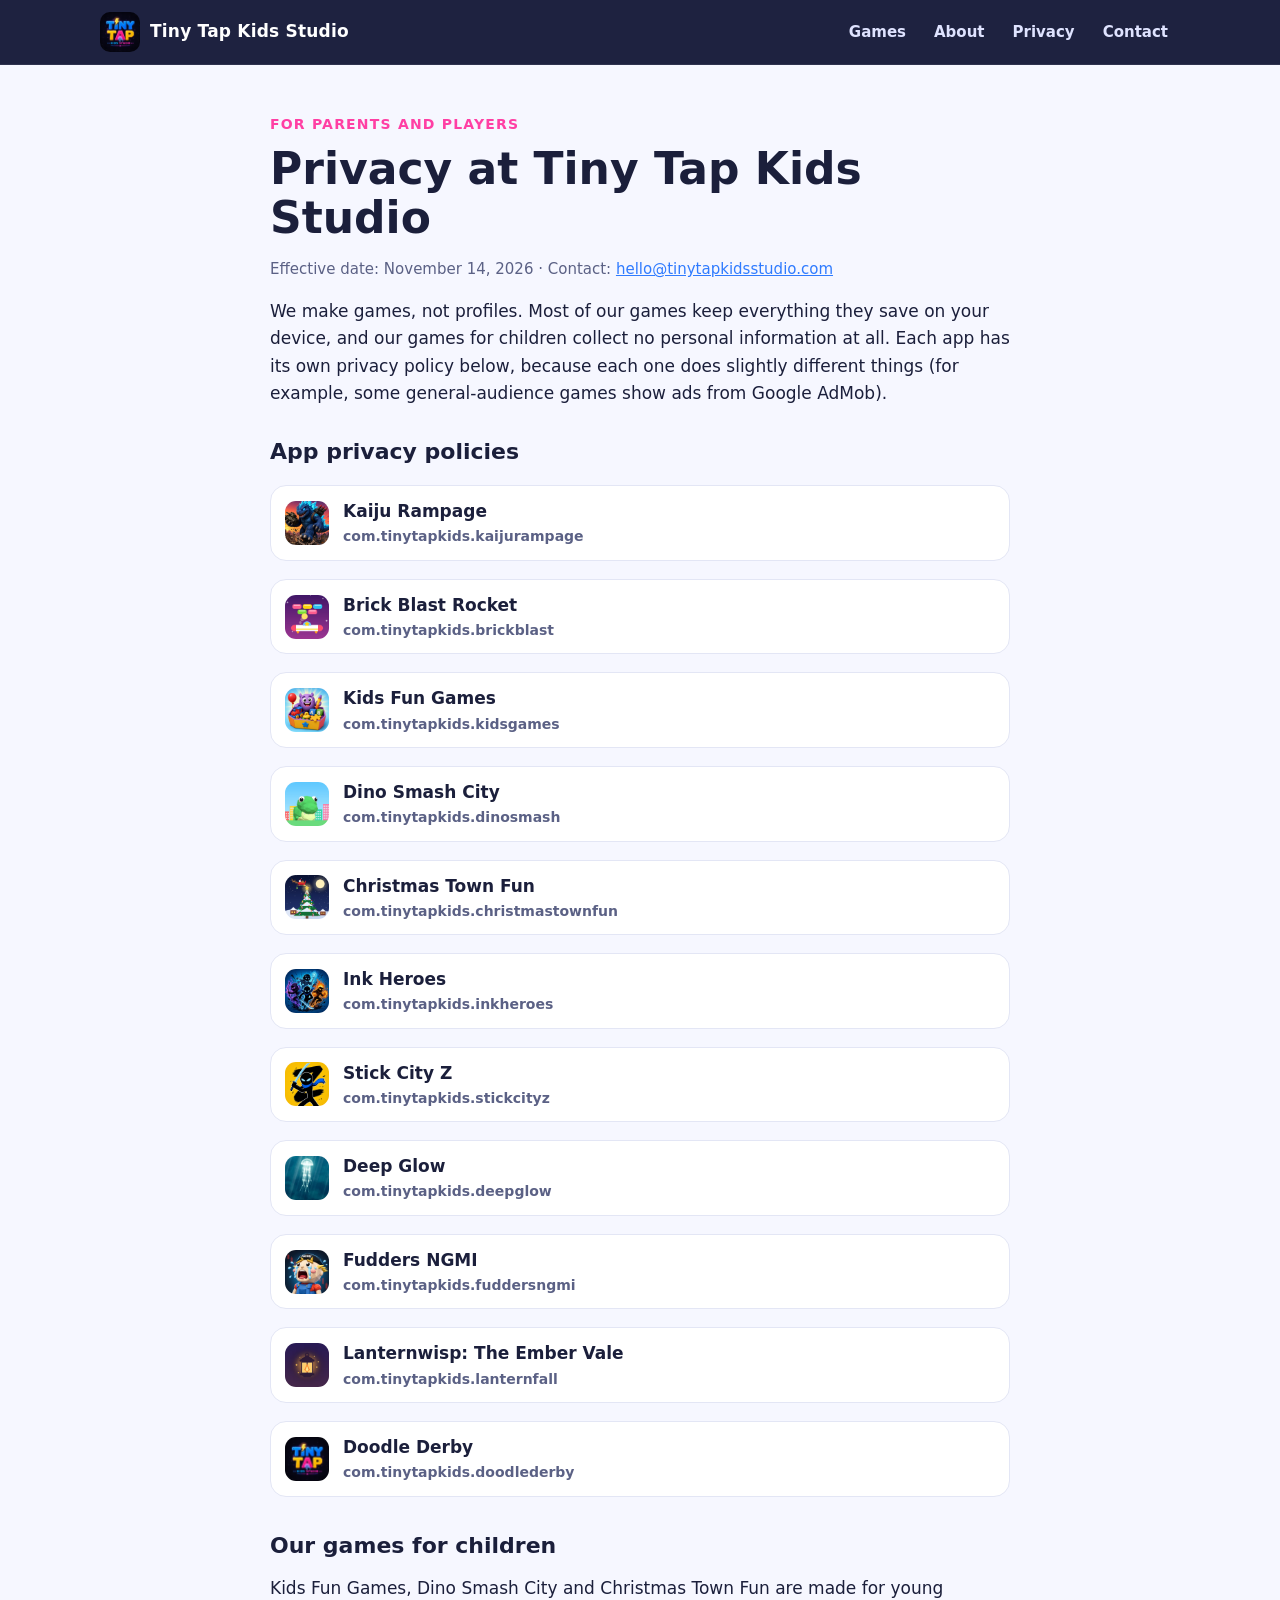
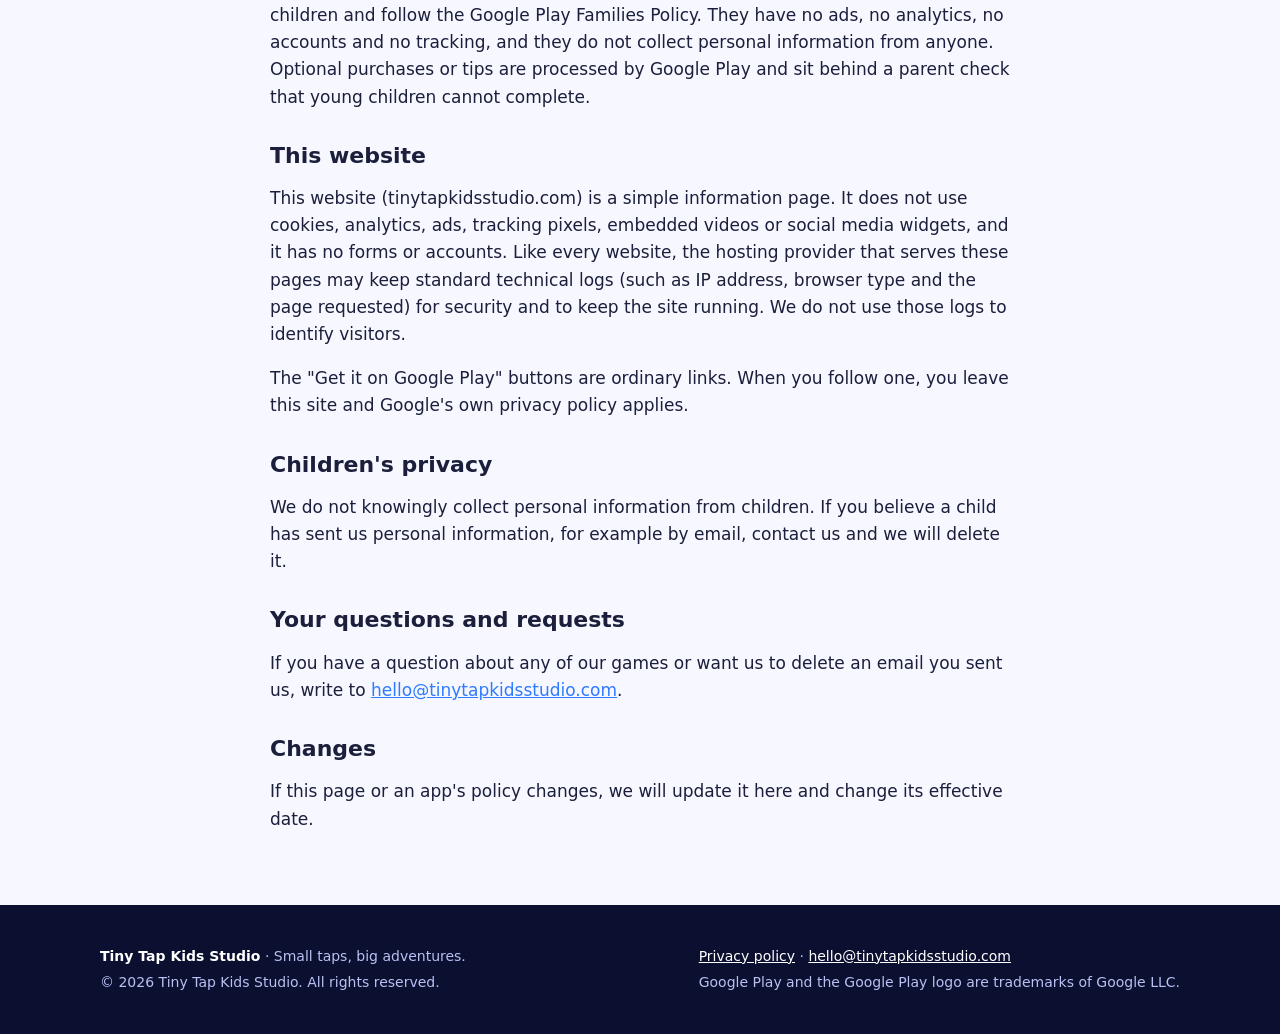
==== commit 33decfdf: "Add Doodle Derby privacy policy (opt-in child-directed rewarded videos, Play purchases, online Arena" ====
--- a/privacy/index.html
+++ b/privacy/index.html
@@ -50,6 +50,7 @@
 <li><a href="deep-glow/"><img src="../img/deep-glow-icon.webp" alt="" width="44" height="44"><div>Deep Glow<span>com.tinytapkids.deepglow</span></div></a></li>
 <li><a href="fudders-ngmi/"><img src="../img/fudders-ngmi-icon.webp" alt="" width="44" height="44"><div>Fudders NGMI<span>com.tinytapkids.fuddersngmi</span></div></a></li>
 <li><a href="lanternwisp/"><img src="../img/lanternwisp-icon.webp" alt="" width="44" height="44"><div>Lanternwisp: The Ember Vale<span>com.tinytapkids.lanternfall</span></div></a></li>
+<li><a href="doodle-derby/"><img src="../favicon-180.png" alt="" width="44" height="44"><div>Doodle Derby<span>com.tinytapkids.doodlederby</span></div></a></li>
   </ul>
 
   <h2>Our games for children</h2>
